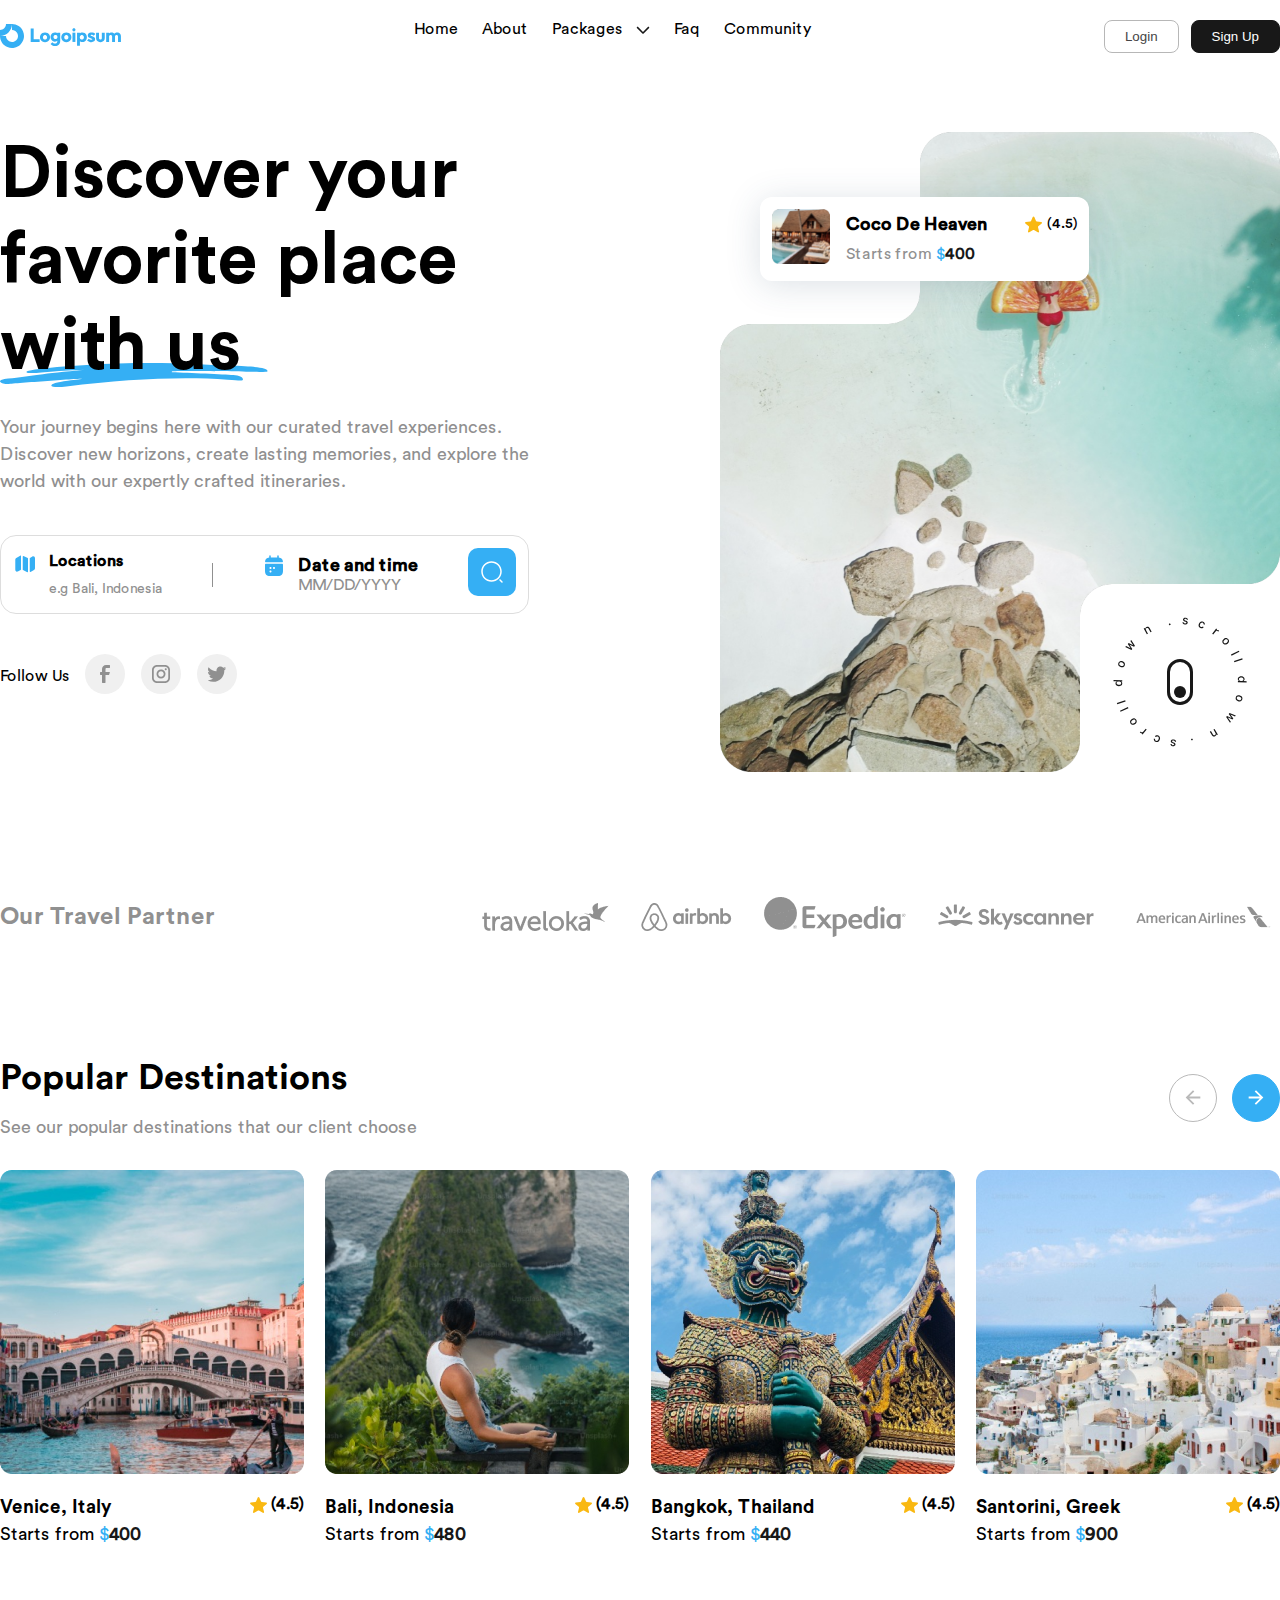
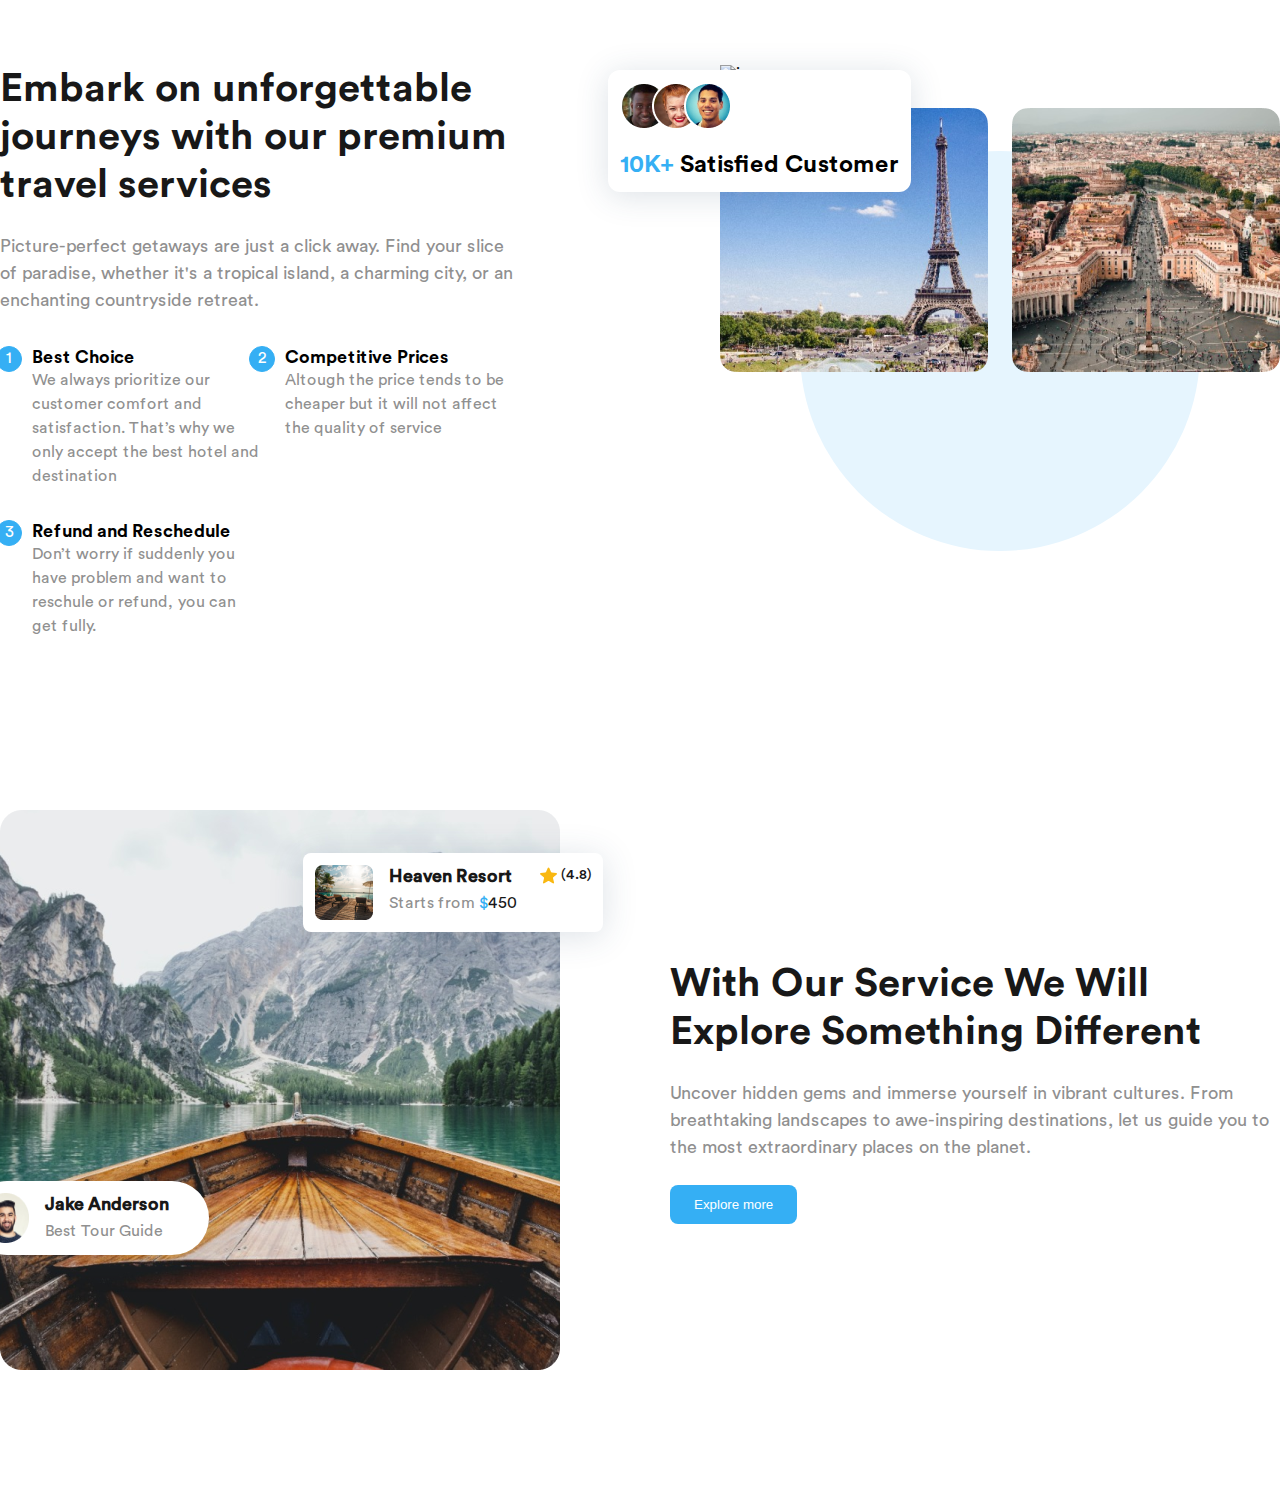
==== travel-UI/index.html @ 217b95f1 "travel ui added" ====
<!DOCTYPE html>
<html lang="en">
<head>
    <meta charset="UTF-8">
    <meta name="viewport" content="width=device-width, initial-scale=1.0">
    <link rel="stylesheet" href="./style.css" />
    <title>Travel Agent</title>

</head>
<body>
    
<div id="header">

</div>
    
<div id="herosection"></div>

<div id="ourpartner"></div>

<div id="slider"></div>

<div id="gallary"></div>

<div id="ourservice"></div>
</body>


</html>

<script>
  

    document.addEventListener("DOMContentLoaded", function(){
        fetch('header.html')        
        .then(response => {
            if(!response.ok) {
                throw new Error("Network response was not ok")
            }
            return response.text();
        })
        .then(data=>{
            document.getElementById('header').innerHTML = data
        })


        fetch('herosection.html')        
        .then(response => {
            if(!response.ok) {
                throw new Error("Network response was not ok")
            }
            return response.text();
        })
        .then(data=>{
            document.getElementById('herosection').innerHTML = data
        })

        fetch('ourpartner.html')
        .then(response => {
            if(!response.ok) {
                throw new Error("Network response was not ok")
            }
            return response.text();
        })
        .then(data=>{
            document.getElementById('ourpartner').innerHTML = data
        })

        fetch('destinations.html')        
        .then(response => {
            if(!response.ok) {
                throw new Error("Network response was not ok")
            }
            return response.text();
        })
        .then(data=>{
            document.getElementById('slider').innerHTML = data
            
        })

        fetch('gallary.html')        
        .then(response => {
            if(!response.ok) {
                throw new Error("Network response was not ok")
            }
            return response.text();
        })
        .then(data=>{
            document.getElementById('gallary').innerHTML = data
            
        })

        fetch('ourservice.html')        
        .then(response => {
            if(!response.ok) {
                throw new Error("Network response was not ok")
            }
            return response.text();
        })
        .then(data=>{
            document.getElementById('ourservice').innerHTML = data
            
        })

    })
</script>
---- travel-UI/style.css ----
@font-face {
    font-family: "CircularStd";
    src: url('./font/CircularStd-Book.ttf');
}

@font-face {
    font-family: "CircularStd-Bold";
    src: url('./font/CircularStd-Bold.ttf');
}

@font-face {
    font-family: "CircularStd-Medium";
    src: url('./font/CircularStd-Medium.ttf');
}

* {
    margin: 0; 
    padding: 0;
}
body {
    font-family: 'CircularStd';
}

ul {
    margin: 0; 
    padding: 0;
}
li {
    list-style: none;
}


.page-width {
    max-width: 1440px;
}

.container {
    display: flex;
    justify-content: space-between;
}

.logo {
    display: flex;
    align-items: center;
    justify-content: center;
}



.button-group {
    height: 100%;
    display: flex;
    align-items: center;
    justify-content: center;
    gap: 12px;
}

button {
    border-radius: 8px;
    padding: 8px 20px 8px 20px;
}
.btn-primary {
    background-color: #181818;
    color: #fff;    
    border: 1px solid #181818;
}

.btn-outline {
    background-color: #FFFFFF;
    color: #454545;
    border: 1px solid #B7B7B7;
}



h1, h2, h3, h4, h5, h6 {
    font-family: "CircularStd-Bold";
}

h1 {
    font-size: 72px;
    position: relative;
}
h1 svg {
    position: absolute;
    left: 0;
    bottom: 3px;
    z-index: -1;
}
h5 {
    font-family: "CircularStd-Medium";
    font-size: 18px;
}

.text-dull {
    color: #909090;
}
.text-dark {
    color: #181818;
}
.text-blue {
    color: #35AFF4;
}
.inner-column.two {
    display: flex;
    gap: 16px;
    align-items: center;
    margin-top: 40px;
}
.social-links {
    display: flex;
    gap: 16px;
}




.image-column {
    position: relative;
}
.text-medium {
    font-size: 14px;
    font-family: "CircularStd-Medium";
}
.d-flex {
    display: flex;
    align-items: center;
    justify-content: center;
    gap: 5px;
}

.mx-auto {
    margin: 0 auto;
}
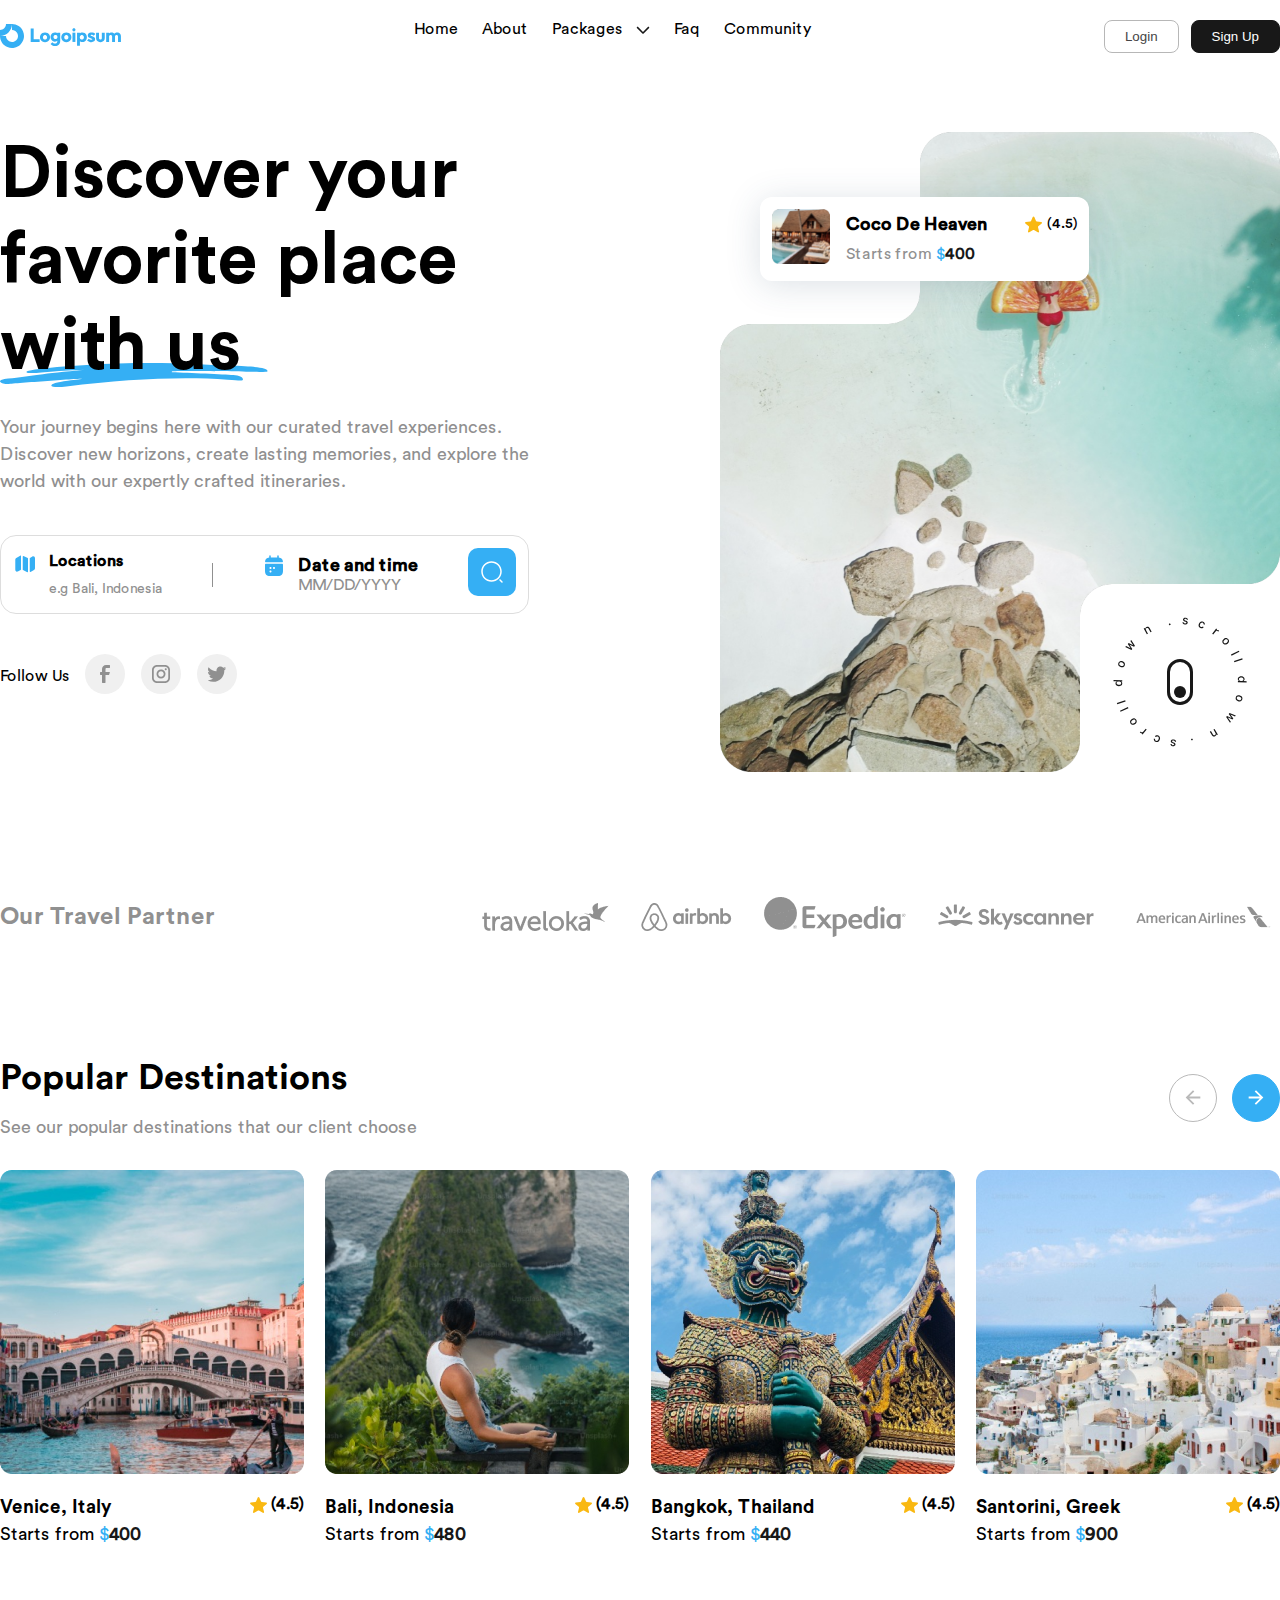
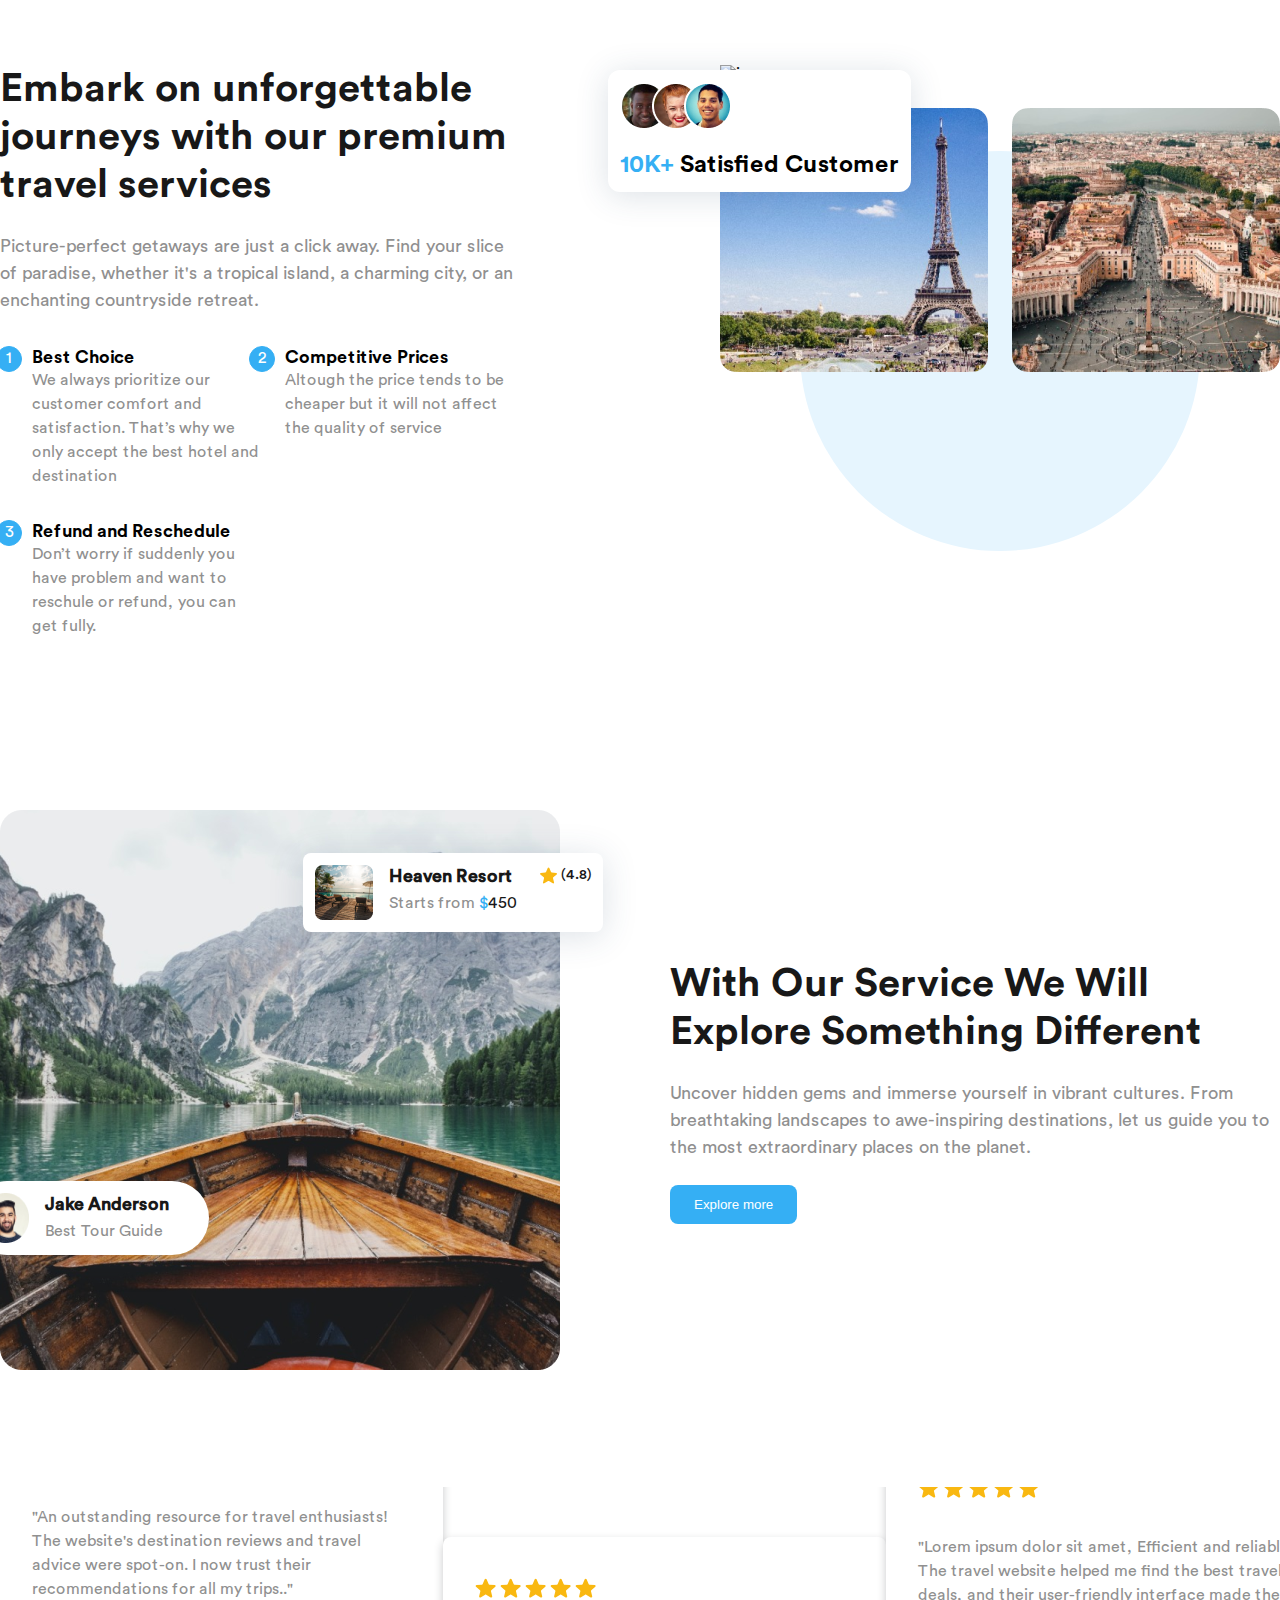
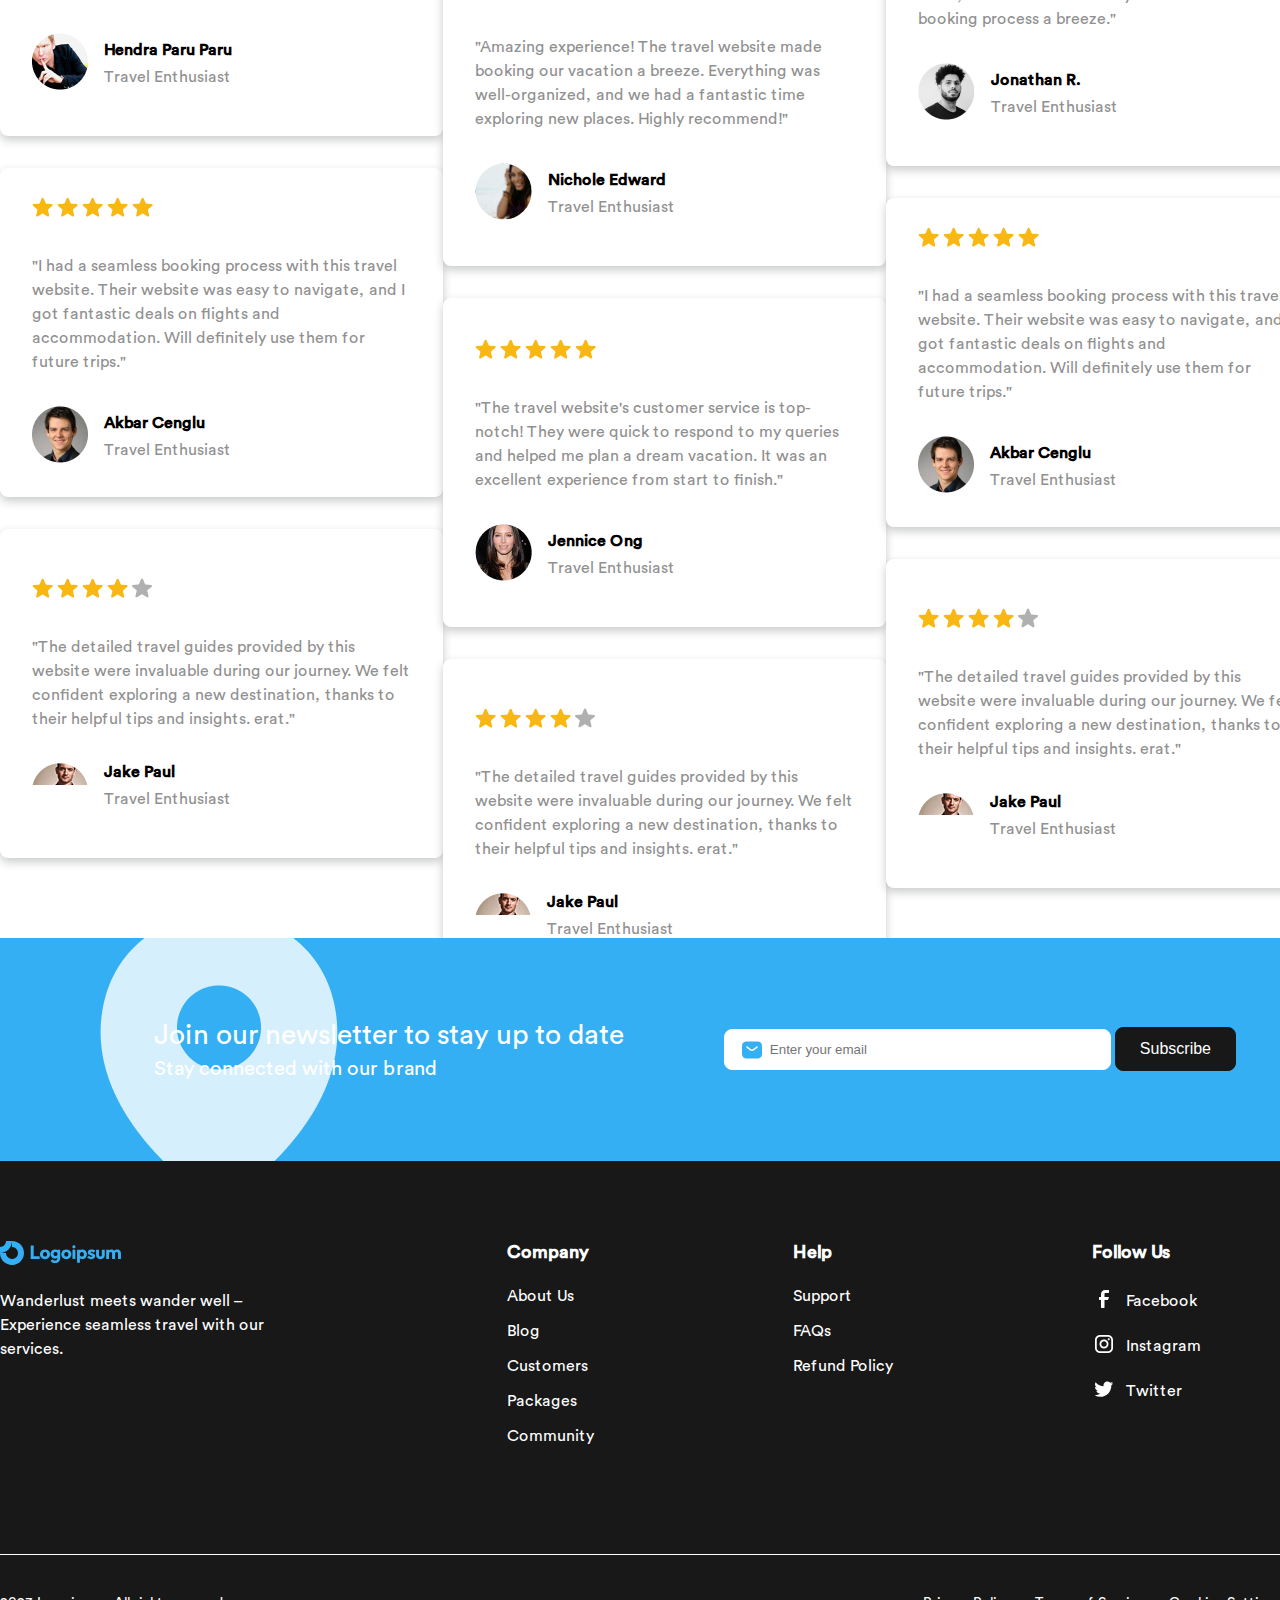
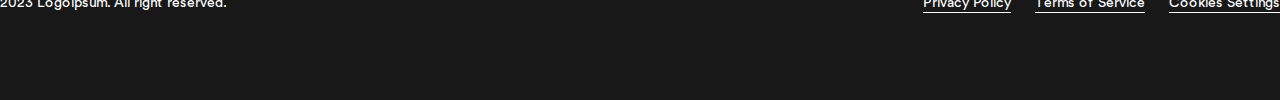
==== commit 6e67c0f0: "final travel ui added" ====
--- a/travel-UI/index.html
+++ b/travel-UI/index.html
@@ -22,6 +22,12 @@
 <div id="gallary"></div>
 
 <div id="ourservice"></div>
+
+<div id="reviews"></div>
+
+<div id="cta"></div>
+
+<div id="footer"></div>
 </body>
 
 
@@ -101,5 +107,41 @@
             
         })
 
+        fetch('reviews.html')        
+        .then(response => {
+            if(!response.ok) {
+                throw new Error("Network response was not ok")
+            }
+            return response.text();
+        })
+        .then(data=>{
+            document.getElementById('reviews').innerHTML = data
+            
+        })
+
+        fetch('cta.html')        
+        .then(response => {
+            if(!response.ok) {
+                throw new Error("Network response was not ok")
+            }
+            return response.text();
+        })
+        .then(data=>{
+            document.getElementById('cta').innerHTML = data
+            
+        })
+
+        fetch('footer.html')        
+        .then(response => {
+            if(!response.ok) {
+                throw new Error("Network response was not ok")
+            }
+            return response.text();
+        })
+        .then(data=>{
+            document.getElementById('footer').innerHTML = data
+            
+        })
+
     })
 </script>
--- a/travel-UI/style.css
+++ b/travel-UI/style.css
@@ -131,4 +131,174 @@
 
 .mx-auto {
     margin: 0 auto;
+}
+
+#reviews {
+    overflow: hidden;
+}
+#reviews .col {
+    display: flex;
+    flex-direction: column;
+    gap: 32px;
+    
+}
+
+#reviews .col:first-child {
+    transform: translateY(-80px);
+}
+#reviews .col:nth-child(2) {
+    transform: translateY(50px);
+}
+#reviews .col:last-child {
+    transform: translateY(-50px);
+}
+
+
+#reviews .card {
+    width: 379px;
+    height: 265px;
+    padding: 32px;
+    box-shadow: 0px 4px 10px 0px rgba(23, 28, 31, 0.23);
+    border-radius: 8px;
+    background-color: #fff;
+    display: flex;
+    flex-direction: column;
+    gap: 32px;
+    justify-content: center;
+}
+
+#reviews .card .user {
+    display: flex;
+    gap: 16px;
+    font-size: 16px;
+}
+
+#reviews .card .reviews p {
+    line-height: 150%;
+}
+#reviews .card .user-data {
+    display: flex;
+    flex-direction: column;
+    gap: 8px;
+    justify-content: center;
+}
+
+#reviews .card .user-name {
+    font-size: 16px;
+}
+
+#cta .container {
+    padding: 40px 20px;
+    background-color: #35AFF4;
+    background-image: url('./images/Vector.png');
+    background-repeat: no-repeat;
+    background-position-x: 100px;
+}
+
+#cta .card {
+    padding: 40px 24px 40px 0px;
+    width: 100%;
+    display: flex;
+    align-items: center;
+    justify-content: end;
+    color: #fff;
+    gap: 100px;    
+}
+
+#cta .card h5 {
+    font-size: 28px;
+    font-weight: 500;
+    font-family: 'CircularStd';
+}
+#cta .card p {
+    font-size: 20px;
+    margin-top: 5px;    
+}
+
+#cta .card input {
+    padding: 12px;
+    padding-left: 45px;
+    min-width: 328px;
+    border-radius: 8px;
+    border: 1px solid #fff;
+    background-image: url('./images/sms.png');
+    background-repeat: no-repeat;
+    background-position-x: 15px;
+    background-position-y: center;
+}
+
+#cta .card button {
+    padding: 12px 24px;
+    font-weight: 450;
+    font-size: 16px;
+}
+
+#footer {
+    background-color: #181818;
+    color: #fff;
+    padding: 80px 0;
+}
+#footer .container {
+    flex-direction: column;
+    gap: 100px;
+}
+#footer .row {
+    width: 100%;
+}
+#footer .row:first-child {
+    display: flex;
+    gap: 128px;
+}
+
+#footer .row:first-child .col:first-child {
+    display: flex;
+    flex-direction: column;
+    gap: 24px;
+}
+#footer .row:first-child .col:first-child p {
+    max-width: 300px;
+    line-height: 150%;
+}
+#footer .row:first-child .col:first-child img{
+    max-width: fit-content;
+}
+#footer .row:first-child .col:last-child {    
+    display: flex;
+    gap: 40px;
+    flex: 1;
+    justify-content: space-around;
+}
+
+#footer h5 {
+    margin-bottom: 16px;
+}
+#footer li {
+    padding: 8px 0;
+}
+#footer a {
+    color: #fff;
+    text-decoration: none;
+    display: flex;
+    align-items: center;
+    gap: 10px;
+}
+
+#footer .row:last-child {
+    display: flex;
+    justify-content: space-between;
+    align-items: center;
+    border-top: 1px solid #fff;
+    padding-top: 32px;
+    font-size: 14px;    
+}
+
+#footer .row:last-child ul {
+    display: flex;
+    gap: 24px;
+    align-items: center;
+    
+}
+#footer .row:last-child ul a {
+    text-decoration: underline;
+    text-underline-offset: 5px;
 }